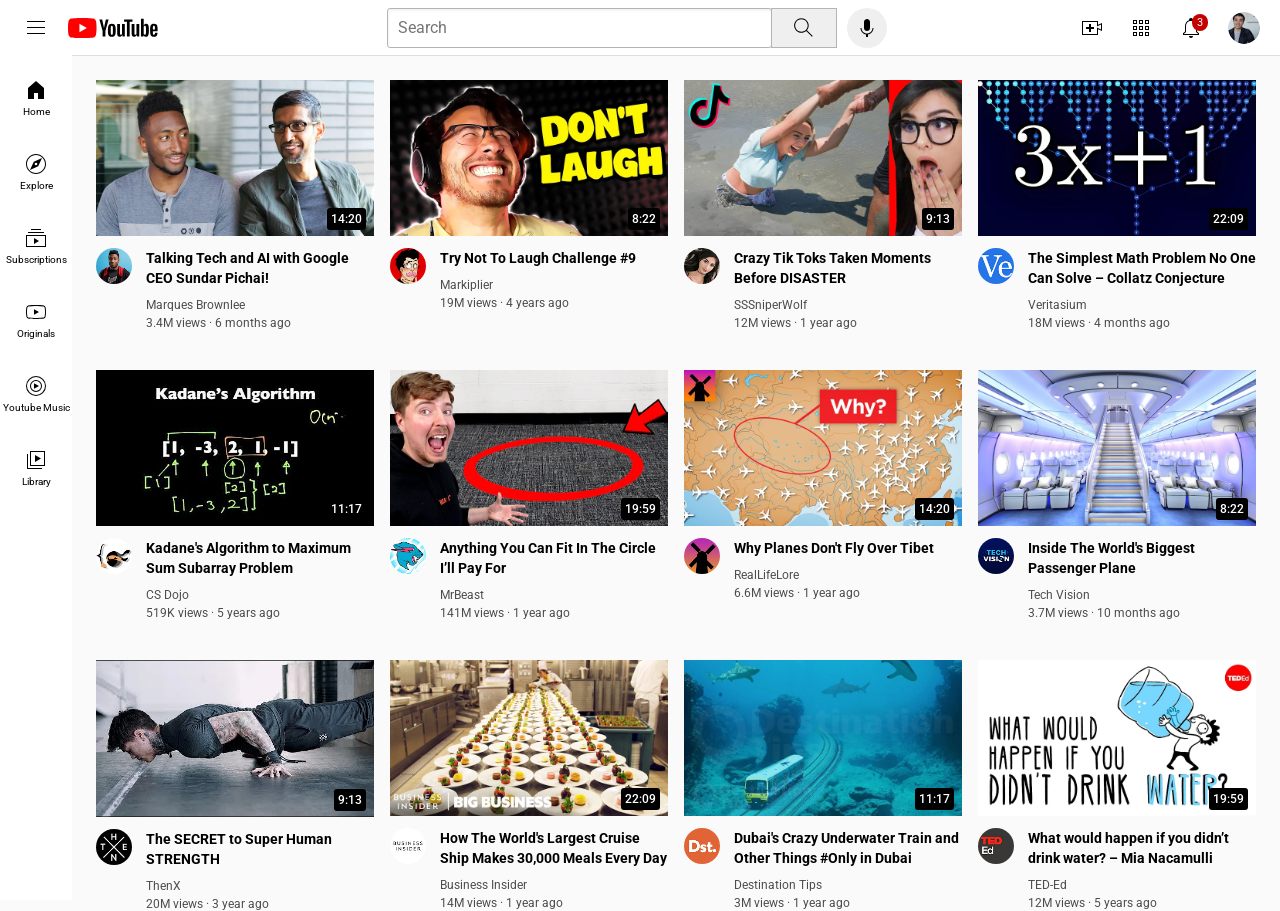
==== index.html @ 9cb4ca8d "youtube into index" ====
<!DOCTYPE html>
<html>
    <head>
        <title>Youtube.com replica</title>
        <link rel="stylesheet" href="styles/youtube.css">
        <link rel="stylesheet" href="styles/general.css">
        <link rel="stylesheet" href="styles/header.css">
        <link rel="stylesheet" href="styles/sidebar.css">
        <link rel="preconnect" href="https://fonts.googleapis.com">
        <link rel="preconnect" href="https://fonts.gstatic.com" crossorigin>
        <link href="https://fonts.googleapis.com/css2?family=Roboto&display=swap" rel="stylesheet">
    </head>
    <body>
        <!--HEADER USING FLEXBOX-->
        <header class="header">
            <div class="left-section">
                <img class="ham-menu" src="logos/hamburger-menu.svg">
                <img class="youtube-logo" src="logos/youtube-logo.svg">

            </div>
            <div class="middle-section">
                <input class="search-bar" type="text" placeholder="Search">
                <button class="search-button">
                    <img class="search-icon" src="logos/search.svg">
                    <div class="tooltip">search</div>
                </button>
                <button class="voice-search-button">
                    <img class="voice-icon" src="logos/voice-search-icon.svg">
                    <div class="tooltip">Voice Search</div>

                </button>
            </div>
            <div class="right-section">
                <div class="upload-icon-container">
                    <img class="upload-icon" src="logos/upload.svg">
                    <div class="tooltip">Create</div>
                </div>
                <div class="apps-icon-container">
                    <img class="apps-icon" src="logos/youtube-apps.svg">
                    <div class="tooltip">YouTube Apps</div>
                </div>
                <div class="notification-icon-container">
                        <img class="notif-icon" src="logos/notifications.svg">
                    <div class="notif-count">3</div>
                    
                        <div class="tooltip">Notifications</div>
                    
                </div>
                      
                <img class="user-pic" src="channel-pics/my-channel.jpeg">
            </div>
        </header>
        <!--SIDEBAR-->
        <nav class="sidebar">
            <div class="sidebar-link">
                <img src="logos/home.svg">
                <div>Home</div>
            </div>
            <div class="sidebar-link">
                <img src="logos/explore.svg">
                <div>Explore</div>
            </div>
            <div class="sidebar-link">
                <img src="logos/subscriptions.svg">
                <div>Subscriptions</div>

            </div>
            <div class="sidebar-link">
                <img src="logos/originals.svg">
                <div>Originals</div>
            </div>
            <div class="sidebar-link">
                <img src="logos/youtube-music.svg">
                <div>Youtube Music</div>
            </div>
            <div class="sidebar-link">
                <img src="logos/library.svg">
                <div>Library</div>
            </div>
        </nav>
        <main>
            <!--GRID-->
            <section class="video-grid">
                <div  class="video-preview">
                    <div class="thumb-row">
                        <p><a href="https://www.youtube.com/watch?v=n2RNcPRtAiY"><img  class="thumb-1" src="pics/thumbnail-1.webp"></a></p>
                        <div class="vid-time">
                            <p>14:20</p>
                        </div>
                    </div>
                    <div class="video-info-grid">
                        <div class="channel-pic">
                                <a href="https://www.youtube.com/@mkbhd"><img class="profile-pic" src="channel-pics/channel-1.jpeg"></a>
                        </div>
                        <div class="vid-info">         
                               <p class="video-title"><a class="title" href="https://www.youtube.com/watch?v=n2RNcPRtAiY">Talking Tech and AI with Google CEO Sundar Pichai!</a></p> 
                                <p class="video-author"><a class="channel" href="https://www.youtube.com/@mkbhd">Marques Brownlee</a></p>
                                <p class="video-stats">3.4M views &#183; 6 months ago</p>
                        </div>
                    </div>
                </div> 
                
                
                <div class="video-preview">
                    <div class="thumb-row">
                        <p><a href="https://www.youtube.com/watch?v=mP0RAo9SKZk"><img class="thumb-1" src="pics/thumbnail-2.webp"></a></p>
                        <div class="vid-time">
                            <p>8:22</p>
                        </div>
                    </div>
                    <div class="video-info-grid">
                        <div class="channel-pic">
                                <a href="https://www.youtube.com/c/markiplier"><img class="profile-pic" src="channel-pics/channel-2.jpeg"></a>      
                        </div>
                        <div class="vid-info">
                            <p class="video-title"><a class="title" href="https://www.youtube.com/watch?v=mP0RAo9SKZk">Try Not To Laugh Challenge &#x23;9</a></p>
                            <p class="video-author"><a class="channel" href="https://www.youtube.com/c/markiplier">Markiplier</a></p>
                            <p class="video-stats">19M views &#183; 4 years ago </p>
                        </div>
                    </div> 
                </div>
    
                <div class="video-preview">
                    <div class="thumb-row">
                        <a href="https://www.youtube.com/watch?v=FgjPQQeTh1w" ><img class="thumb-1" src="pics/thumbnail-3.webp"></a>
                        <div class="vid-time">
                            <p>9:13</p>
                        </div>
                    </div>
                    <div class="video-info-grid">
                        <div class="channel-pic">
                                <a href="https://www.youtube.com/user/SSSniperWolf"> <img class="profile-pic" src="channel-pics/channel-3.jpeg"></a>      
                        </div>
                        <div class="vid-info">
                            <p class="video-title"><a class="title" href="https://www.youtube.com/watch?v=FgjPQQeTh1w"> Crazy Tik Toks Taken Moments Before DISASTER</a> </p>
                            <p class="video-author"><a class="channel" href="https://www.youtube.com/user/SSSniperWolf"> SSSniperWolf</a></p>
                            <p class="video-stats">12M views &#183; 1 year ago </p>
                        </div>
                    </div> 
                </div>
    
                <div class="video-preview">
                    <div class="thumb-row">
                        <a href="https://www.youtube.com/watch?v=094y1Z2wpJg"><img class="thumb-1" src="pics/thumbnail-4.webp"></a>
                        <div class="vid-time">
                            <p>22:09</p>
                        </div>
                    </div>
                    <div class="video-info-grid">
                        <div class="channel-pic">
                                <a href="https://www.youtube.com/c/veritasium"><img class="profile-pic" src="channel-pics/channel-4.jpeg"></a>       
                        </div>
                        <div class="vid-info">
                            <p class="video-title"><a class="title" href="https://www.youtube.com/watch?v=094y1Z2wpJg"> The Simplest Math Problem No One Can Solve &#8211; Collatz Conjecture</a> </p>
                            <p class="video-author"><a class="channel" href="https://www.youtube.com/c/veritasium">Veritasium</a></p>
                            <p class="video-stats">18M views &#183; 4 months ago </p>
                        </div>
                    </div> 
                </div>
    
                <div class="video-preview">
                    <div class="thumb-row">
                        <a href="https://www.youtube.com/watch?v=86CQq3pKSUw"><img class="thumb-1" src="pics/thumbnail-5.webp"></a>
                        <div class="vid-time">
                            <p>11:17</p>
                        </div>
                    </div>
                    <div class="video-info-grid">
                        <div class="channel-pic">
                            <a href="https://www.youtube.com/c/CSDojo"><img class="profile-pic" src="channel-pics/channel-5.jpeg"></a>       
                        </div>
                        <div class="vid-info">
                            <p class="video-title"><a class="title" href="https://www.youtube.com/watch?v=86CQq3pKSUw"> Kadane's Algorithm to Maximum Sum Subarray Problem</a></p>
                            <p class="video-author"><a class="channel" href="https://www.youtube.com/c/CSDojo">CS Dojo</a></p>
                            <p class="video-stats">519K views &#183; 5 years ago</p>
                        </div>
                    </div> 
                </div>
    
                <div class="video-preview">
                    <div class="thumb-row">
                        <a href="https://www.youtube.com/watch?v=yXWw0_UfSFg"><img class="thumb-1" src="pics/thumbnail-6.webp"></a>
                        <div class="vid-time">
                            <p>19:59</p>
                        </div>
                    </div>
                    <div class="video-info-grid">
                        <div class="channel-pic">
                               <a href="https://www.youtube.com/channel/UCX6OQ3DkcsbYNE6H8uQQuVA"><img class="profile-pic" src="channel-pics/channel-6.jpeg"></a>       
                        </div>
                        <div class="vid-info">
                            <p class="video-title"><a class="title" href="https://www.youtube.com/watch?v=yXWw0_UfSFg">Anything You Can Fit In The Circle I’ll Pay For</a></p>
                            <p class="video-author"><a class="channel" href="https://www.youtube.com/channel/UCX6OQ3DkcsbYNE6H8uQQuVA">MrBeast</a></p>
                            <p class="video-stats">141M views &#183; 1 year ago</p>
                        </div>
                    </div> 
                </div>
                <div  class="video-preview">
                    <div class="thumb-row">
                        <p><a href="https://www.youtube.com/watch?v=fNVa1qMbF9Y"><img  class="thumb-1" src="pics/thumbnail-7.webp"></a></p>
                        <div class="vid-time">
                            <p>14:20</p>
                        </div>
                    </div>
                    <div class="video-info-grid">
                        <div class="channel-pic">
                                <a href="https://www.youtube.com/channel/UCP5tjEmvPItGyLhmjdwP7Ww"><img class="profile-pic" src="channel-pics/channel-7.jpeg"></a>
                        </div>
                        <div class="vid-info">         
                               <p class="video-title"><a class="title" href="https://www.youtube.com/watch?v=fNVa1qMbF9Y">Why Planes Don't Fly Over Tibet</a></p> 
                                <p class="video-author"><a class="channel" href="https://www.youtube.com/channel/UCP5tjEmvPItGyLhmjdwP7Ww">RealLifeLore</a></p>
                                <p class="video-stats">6.6M views &#183; 1 year ago</p>
                        </div>
                    </div>
                </div> 
                
                
                <div class="video-preview">
                    <div class="thumb-row">
                        <p><a href="https://www.youtube.com/watch?v=lFm4EM1juls"><img class="thumb-1" src="pics/thumbnail-8.webp"></a></p>
                        <div class="vid-time">
                            <p>8:22</p>
                        </div>
                    </div>
                    <div class="video-info-grid">
                        <div class="channel-pic">
                                <a href="https://www.youtube.com/channel/UCHAK6CyegY22Zj2GWrcaIxg"><img class="profile-pic" src="channel-pics/channel-8.jpeg"></a>      
                        </div>
                        <div class="vid-info">
                            <p class="video-title"><a class="title" href="https://www.youtube.com/watch?v=lFm4EM1juls">Inside The World's Biggest Passenger Plane</a></p>
                            <p class="video-author"><a class="channel" href="https://www.youtube.com/channel/UCHAK6CyegY22Zj2GWrcaIxg">Tech Vision</a></p>
                            <p class="video-stats">3.7M views &#183; 10 months ago </p>
                        </div>
                    </div> 
                </div>
    
                <div class="video-preview">
                    <div class="thumb-row">
                        <a href="https://www.youtube.com/watch?v=ixmxOlcrlUc" ><img class="thumb-1" src="pics/thumbnail-9.webp"></a>
                        <div class="vid-time">
                            <p>9:13</p>
                        </div>
                    </div>
                    <div class="video-info-grid">
                        <div class="channel-pic">
                                <a href="https://www.youtube.com/c/OFFICIALTHENXSTUDIOS"><img class="profile-pic" src="channel-pics/channel-9.jpeg"></a>       
                        </div>
                        <div class="vid-info">
                            <p class="video-title"><a class="title" href="https://www.youtube.com/watch?v=ixmxOlcrlUc">The SECRET to Super Human STRENGTH</a></p>
                            <p class="video-author"><a class="channel" href="https://www.youtube.com/c/OFFICIALTHENXSTUDIOS">ThenX</a></p>
                            <p class="video-stats">20M views &#183; 3 year ago </p>
                        </div>
                    </div> 
                </div>
    
                <div class="video-preview">
                    <div class="thumb-row">
                        <a href="https://www.youtube.com/watch?v=R2vXbFp5C9o"><img class="thumb-1" src="pics/thumbnail-10.webp"></a>
                        <div class="vid-time">
                            <p>22:09</p>
                        </div>
                    </div>
                    <div class="video-info-grid">
                        <div class="channel-pic">
                                <a href="https://www.youtube.com/user/businessinsider"><img class="profile-pic" src="channel-pics/channel-10.jpeg"></a>       
                        </div>
                        <div class="vid-info">
                            <p class="video-title"><a class="title" href="https://www.youtube.com/watch?v=R2vXbFp5C9o">How The World's Largest Cruise Ship Makes 30,000 Meals Every Day</a> </p>
                            <p class="video-author"><a class="channel" href="https://www.youtube.com/user/businessinsider">Business Insider</a></p>
                            <p class="video-stats">14M views &#183; 1 year ago </p>
                        </div>
                    </div> 
                </div>
    
                <div class="video-preview">
                    <div class="thumb-row">
                        <a href="https://www.youtube.com/watch?v=0nZuYyXET3s"><img class="thumb-1" src="pics/thumbnail-11.webp"></a>
                        <div class="vid-time">
                            <p>11:17</p>
                        </div>
                    </div>
                    <div class="video-info-grid">
                        <div class="channel-pic">
                            <a href="https://www.youtube.com/c/Destinationtips"><img class="profile-pic" src="channel-pics/channel-11.jpeg"></a>       
                        </div>
                        <div class="vid-info">
                            <p class="video-title"><a class="title" href="https://www.youtube.com/watch?v=0nZuYyXET3s">Dubai's Crazy Underwater Train and Other Things &#35;Only in Dubai</a></p>
                            <p class="video-author"><a class="channel" href="https://www.youtube.com/c/Destinationtips">Destination Tips</a></p>
                            <p class="video-stats">3M views &#183; 1 year ago</p>
                        </div>
                    </div> 
                </div>
    
                <div class="video-preview">
                    <div class="thumb-row">
                        <a href="https://www.youtube.com/watch?v=9iMGFqMmUFs"><img class="thumb-1" src="pics/thumbnail-12.webp"></a>
                        <div class="vid-time">
                            <p>19:59</p>
                        </div>
                    </div>
                    <div class="video-info-grid">
                        <div class="channel-pic">
                               <a href="https://www.youtube.com/teded"><img class="profile-pic" src="channel-pics/channel-12.jpeg"></a>       
                        </div>
                        <div class="vid-info">
                            <p class="video-title"><a class="title" href="https://www.youtube.com/watch?v=9iMGFqMmUFs">What would happen if you didn’t drink water? &#8211; Mia Nacamulli</a></p>
                            <p class="video-author"><a class="channel" href="https://www.youtube.com/teded">TED-Ed</a></p>
                            <p class="video-stats">12M views &#183; 5 years ago</p>
                        </div>
                    </div> 
                </div>
            </section>
        </main> 
    </body>
</html>
---- styles/youtube.css ----
.thumb-1{
    width: 100%;
}
.video-title{
    margin-top: 0;
    font-size: 14px;
    font-weight: bold;
    line-height: 20px;
    margin-bottom: 10px;
    text-decoration: none;
}

.profile-pic{
    width: 36px;
    border-radius: 50%;

}
.thumb-row{
    margin-bottom: 8px;
    position: relative;
}
.video-author,
.video-stats{
    font-size: 12px;
    color: #4C4C4D;
}
.video-author{
    margin-bottom: 4px;
}
.video-info-grid{
    display: grid;
    grid-template-columns: 50px 1fr;

}
.video-grid{
    display: grid;
    grid-template-columns: 1fr 1fr 1fr;
    column-gap: 16px;
    row-gap: 40px;
}
@media (max-width: 750px) {
    .video-grid{
        grid-template-columns: 1fr 1fr;
    }

}
@media(min-width: 751px) and (max-width: 999px){
    .video-grid{
        grid-template-columns: 1fr 1fr 1fr;
    } 
}
@media(min-width:1000px){
    .video-grid{
        grid-template-columns: 1fr 1fr 1fr 1fr;
    }
}

.vid-time{
    background-color: black;
    color: white;
    position: absolute;
    bottom: 10px;
    right: 8px;
    font-size: 12px;
    font-weight: 500;
    padding: 4px;
    border-radius: 3px;

}
.channel:visited{
    text-decoration: none;
    color: #4C4C4D;
}
.title:visited{
    text-decoration: none;
    color: black;
}
.channel{
    text-decoration: none;
    color: #4C4C4D;
}
.title{
    text-decoration: none;
    color: black;
}
---- styles/general.css ----
p{
    
    margin-top: 0;
    margin-bottom: 0;
}
body{
    font-family: roboto, arial;
    margin: 0;
    padding-top: 80px;
    padding-left: 96px;
    padding-right: 24px;
    background-color: rgb(250, 250, 250);
}
a{
    text-decoration: none;
    
}
---- styles/header.css ----
.header{
    height: 55px;
    display: flex;
    flex-direction: row;
    justify-content: space-between;
    position: fixed;
    top: 0;
    left: 0;
    right: 0;
    background-color: white;
    border-bottom-width: 1px;
    border-bottom-style: solid;
    border-bottom-color:rgb(227, 219, 219) ;
    z-index: 100;
}
.left-section{
    display: flex;
    align-items: center;

}
.middle-section{
    display: flex;
    align-items: center;
    flex: 1;
    margin-left: 70px;
    margin-right: 35px;
    max-width: 500px;

}
.right-section{
    width: 180px;
    display: flex;
    align-items: center;
    justify-content: space-between;
    margin-right: 20px;
    flex-shrink: 0;
}
.ham-menu{
    height: 24px;
    margin-left: 24px;
    margin-right: 20px;

}
.youtube-logo{
    height: 20px;
}
.search-bar{
    flex: 1;
    height: 36px;
    padding-left: 10px;
    font-size: 16px;
    border: 1px solid rgb(183, 179, 179) ;
    border-radius: 3px;
    box-shadow: inset 1px 2px 3px rgba(0, 0, 0, 0.05);
    width: 0;
}
.search-bar::placeholder{
    font-family: roboto,arial;
    font-size: 16px;
}
.search-button{
    height: 40px;
    width: 66px;
    background-color: #EFEFEF;
    border-width: 1px;
    border-style: solid;
    border-color: rgb(183, 179, 179) ;
    margin-left: -1px;
    margin-right: 10px;
    border-radius: 0.5px;

}
.search-button .tooltip,.voice-search-button .tooltip,
.upload-icon-container .tooltip,
.apps-icon-container .tooltip,
.notification-icon-container .tooltip
{
    font-family: roboto,arial;
    position: absolute;
    background-color: grey;
    color: white;
    padding-top: 4px;
    padding-left: 8px;
    padding-right: 8px;
    padding-bottom: 4px;
    border-radius: 2px;
    font-size: 12px;
    bottom: -30px;
    opacity: 0;
    transition: opacity 0.15s;
    pointer-events: none;
    white-space: nowrap;
}
.search-button:hover .tooltip, 
.voice-search-button:hover .tooltip,
.upload-icon-container:hover .tooltip,
.apps-icon-container:hover .tooltip,
.notification-icon-container:hover .tooltip
{
    opacity: 1;

}
.search-button, .voice-search-button, .upload-icon-container,
.apps-icon-container,.notification-icon-container
{
    position: relative;
    display: flex;
    justify-content: center;
    align-items: center;
    cursor: pointer;
}
.search-icon{
    height: 25px;
 
}
.voice-search-button{
    height: 40px;
    width: 40px;
    border-radius: 50%;
    border: none;
    background-color: #EFEFEF;
    cursor: pointer;
}
.voice-icon{
    height: 24px;

}
.upload-icon{
    height: 24px;
}
.apps-icon{
    height: 24px;
}
.notif-icon{
    height: 24px;
}
.user-pic{
    height: 32px;
    border-radius: 50%;
}
.notification-icon-container{
    position: relative;

}
.notif-count{
    position: absolute;
    background-color: #C40000;
    color: white;
    font-family: roboto,arial;
    font-size: 11px;
    border-radius: 10px;
    top: -2px;
    right: -5px;
    border: 1px;
    border-color: white;
    padding-top: 2px;
    padding-left: 5px;
    padding-right: 5px;
    padding-bottom: 2px;

}
---- styles/sidebar.css ----
.sidebar{
    position: fixed;
    left: 0px;
    bottom: 0;
    top: 55px;
    background-color: white;
    width: 72px;
    z-index: 200;
    padding-top: 5px;
}
.sidebar-link{
    height: 74px;
    display: flex;
    justify-content: center;
    align-items: center;
    flex-direction: column;
    cursor: pointer;
}
.sidebar-link:hover{
    background-color: rgb(235, 235, 235);
}
.sidebar-link img{
    height: 24px;
    margin-bottom: 4px;
}
.sidebar-link div{
    font-family: Roboto,arial;
    font-size: 10px;
}
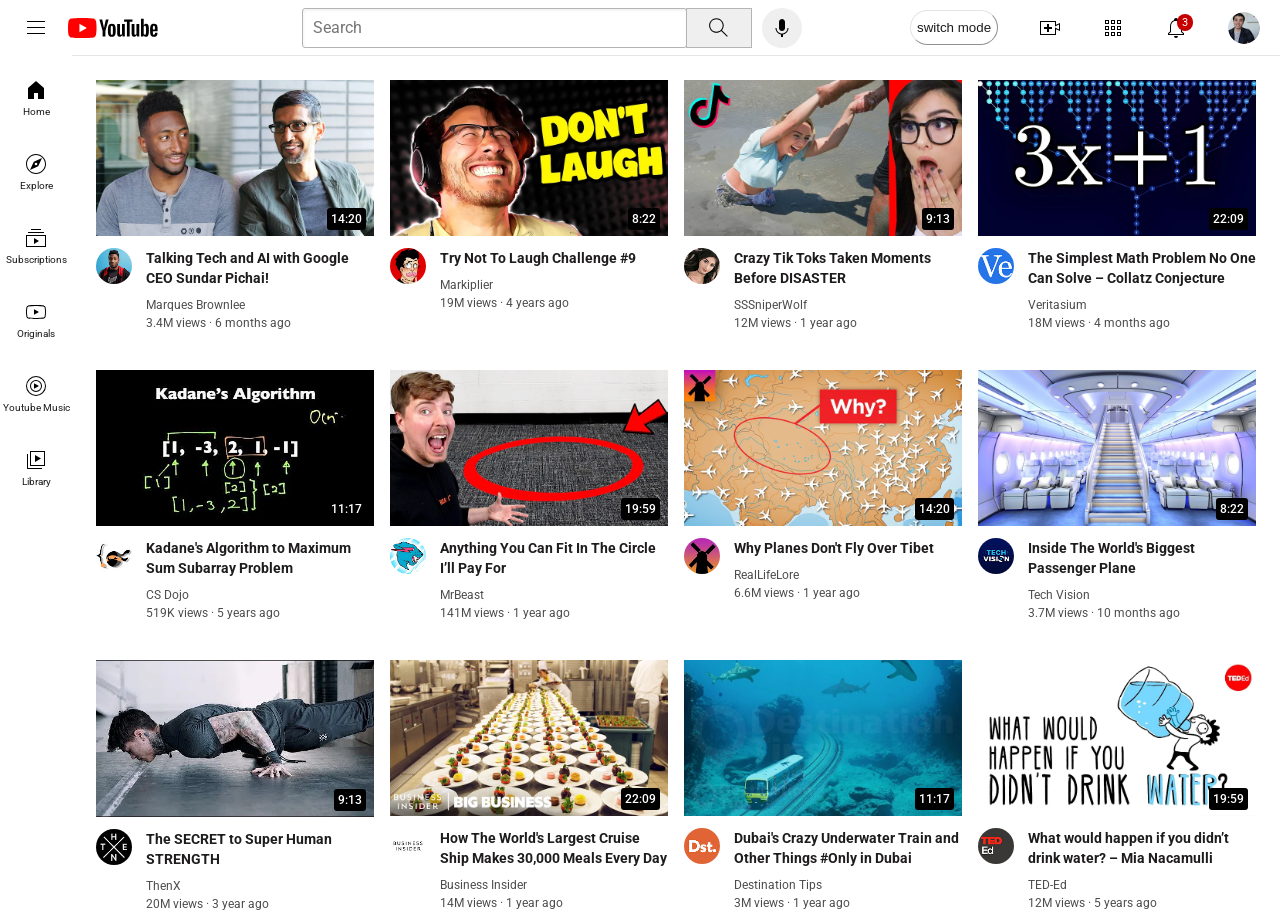
==== commit 43bb5a05: "adjusting some dark mode" ====
--- a/index.html
+++ b/index.html
@@ -6,16 +6,18 @@
         <link rel="stylesheet" href="styles/general.css">
         <link rel="stylesheet" href="styles/header.css">
         <link rel="stylesheet" href="styles/sidebar.css">
+        <link rel="stylesheet" href="styles/dark-light.css">
         <link rel="preconnect" href="https://fonts.googleapis.com">
         <link rel="preconnect" href="https://fonts.gstatic.com" crossorigin>
         <link href="https://fonts.googleapis.com/css2?family=Roboto&display=swap" rel="stylesheet">
     </head>
-    <body>
+    <body >
         <!--HEADER USING FLEXBOX-->
-        <header class="header">
+        <header id="HeadId" class="header">
             <div class="left-section">
                 <img class="ham-menu" src="logos/hamburger-menu.svg">
-                <img class="youtube-logo" src="logos/youtube-logo.svg">
+                <img class="youtubelogo" src="logos/youtube-logo.svg">
+                <img class="youtubelogo1" src="logos/youtube logo.png">
 
             </div>
             <div class="middle-section">
@@ -31,6 +33,10 @@
                 </button>
             </div>
             <div class="right-section">
+                <div class="light-blackmode">
+                    <button id="btn" >switch mode</button>
+
+                </div>
                 <div class="upload-icon-container">
                     <img class="upload-icon" src="logos/upload.svg">
                     <div class="tooltip">Create</div>
@@ -311,5 +317,6 @@
                 </div>
             </section>
         </main> 
+        <script src="script.js"></script>
     </body>
 </html>
--- a/styles/youtube.css
+++ b/styles/youtube.css
@@ -73,7 +73,7 @@
 }
 .title:visited{
     text-decoration: none;
-    color: black;
+    color: var(--secondary-color);
 }
 .channel{
     text-decoration: none;
@@ -81,5 +81,5 @@
 }
 .title{
     text-decoration: none;
-    color: black;
+    color: var(--secondary-color);
 }
--- a/styles/general.css
+++ b/styles/general.css
@@ -2,6 +2,7 @@
     
     margin-top: 0;
     margin-bottom: 0;
+    
 }
 body{
     font-family: roboto, arial;
@@ -9,7 +10,7 @@
     padding-top: 80px;
     padding-left: 96px;
     padding-right: 24px;
-    background-color: rgb(250, 250, 250);
+    background-color: var(--primary-color);
 }
 a{
     text-decoration: none;
--- a/styles/header.css
+++ b/styles/header.css
@@ -7,10 +7,10 @@
     top: 0;
     left: 0;
     right: 0;
-    background-color: white;
+    background-color: var(--primary-color);
     border-bottom-width: 1px;
     border-bottom-style: solid;
-    border-bottom-color:rgb(227, 219, 219) ;
+    border-bottom-color:var(--third-color) ;
     z-index: 100;
 }
 .left-section{
@@ -28,7 +28,7 @@
 
 }
 .right-section{
-    width: 180px;
+    width: 350px;
     display: flex;
     align-items: center;
     justify-content: space-between;
@@ -41,8 +41,9 @@
     margin-right: 20px;
 
 }
-.youtube-logo{
+.youtubelogo{
     height: 20px;
+
 }
 .search-bar{
     flex: 1;
@@ -158,4 +159,23 @@
     padding-right: 5px;
     padding-bottom: 2px;
 
-}+}
+#btn{
+    background-color: var(--primary-color);
+    color: var(--secondary-color);
+    border-width: 1px;
+    height: 35px;
+    border-radius: 25px;    
+    cursor: pointer;
+    border-color: var(--third-color);
+
+}
+#btn:hover{
+    background-color: var(--third-color);
+}
+.youtubelogo1{
+    height: 70px;
+    display: none;
+    width: 115px;
+    margin-left: -10px;
+}
--- a/styles/sidebar.css
+++ b/styles/sidebar.css
@@ -3,7 +3,7 @@
     left: 0px;
     bottom: 0;
     top: 55px;
-    background-color: white;
+    background-color: var(--primary-color);
     width: 72px;
     z-index: 200;
     padding-top: 5px;
@@ -17,7 +17,7 @@
     cursor: pointer;
 }
 .sidebar-link:hover{
-    background-color: rgb(235, 235, 235);
+    background-color: var(--third-color);
 }
 .sidebar-link img{
     height: 24px;
@@ -26,4 +26,5 @@
 .sidebar-link div{
     font-family: Roboto,arial;
     font-size: 10px;
+    color: var(--secondary-color);
 }
--- a/styles/dark-light.css
+++ b/styles/dark-light.css
@@ -0,0 +1,11 @@
+:root{
+    --primary-color: rgb(255, 255, 255);
+    --secondary-color: rgb(30, 28, 28);
+    --third-color: rgb(228, 228, 228);
+}
+.dark {
+    --primary-color: rgb(30, 28, 28);
+    --secondary-color: rgb(255, 255, 255);
+    --third-color: rgb(77, 74, 74);
+   }
+
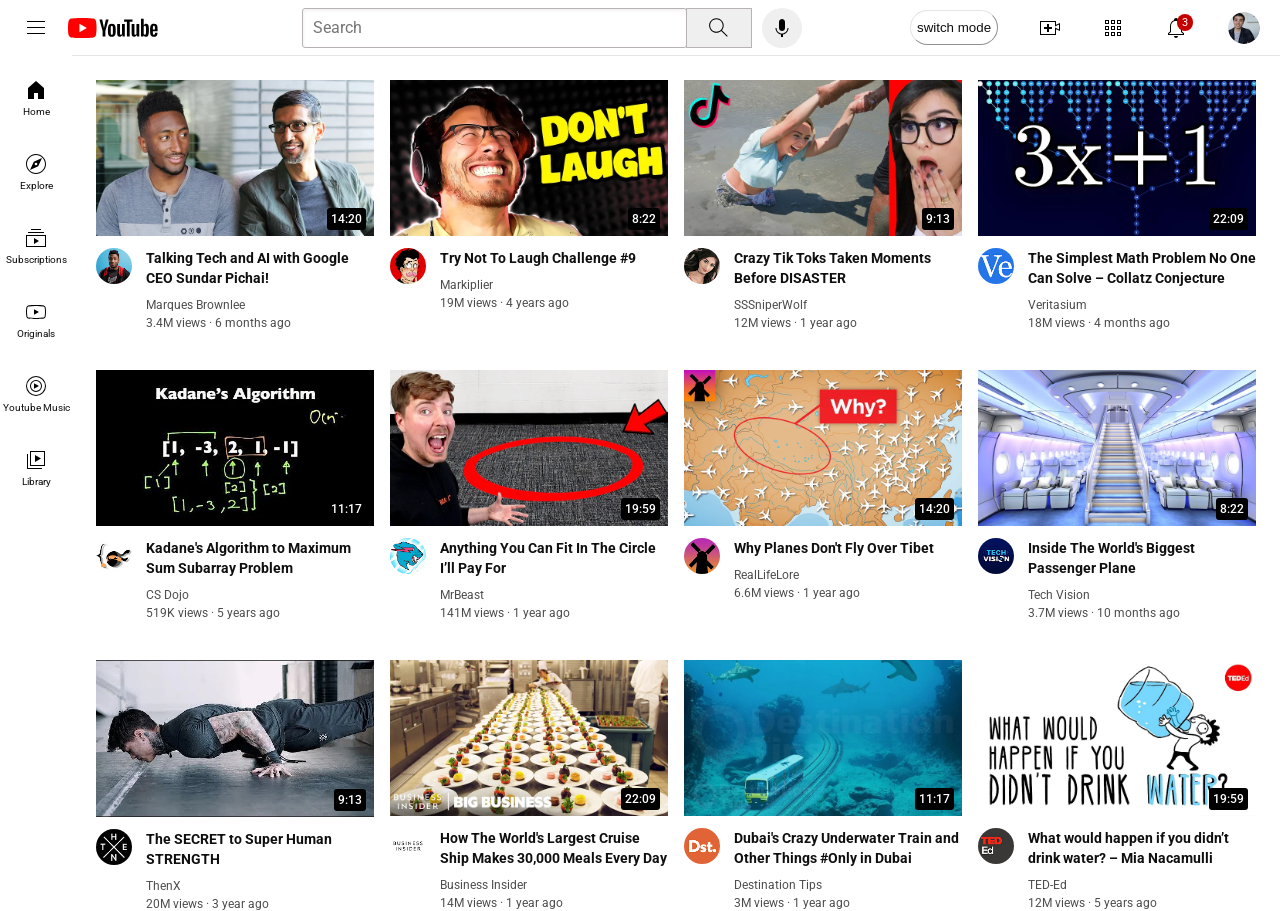
==== commit 706838d5: "." ====
--- a/index.html
+++ b/index.html
@@ -47,7 +47,7 @@
                 </div>
                 <div class="notification-icon-container">
                         <img class="notif-icon" src="logos/notifications.svg">
-                    <div class="notif-count">3</div>
+                        <div class="notif-count">3</div>
                     
                         <div class="tooltip">Notifications</div>
                     
--- a/styles/youtube.css
+++ b/styles/youtube.css
@@ -22,7 +22,7 @@
 .video-author,
 .video-stats{
     font-size: 12px;
-    color: #4C4C4D;
+    color: var(--fourth-color);
 }
 .video-author{
     margin-bottom: 4px;
@@ -69,7 +69,7 @@
 }
 .channel:visited{
     text-decoration: none;
-    color: #4C4C4D;
+    color: var(--fourth-color);
 }
 .title:visited{
     text-decoration: none;
@@ -77,7 +77,7 @@
 }
 .channel{
     text-decoration: none;
-    color: #4C4C4D;
+    color: var(--fourth-color);
 }
 .title{
     text-decoration: none;
--- a/styles/dark-light.css
+++ b/styles/dark-light.css
@@ -1,11 +1,13 @@
 :root{
     --primary-color: rgb(255, 255, 255);
-    --secondary-color: rgb(30, 28, 28);
+    --secondary-color: rgb(15, 15, 15);
     --third-color: rgb(228, 228, 228);
+    --fourth-color:#4C4C4D;
 }
 .dark {
-    --primary-color: rgb(30, 28, 28);
+    --primary-color: rgb(15, 15, 15);
     --secondary-color: rgb(255, 255, 255);
     --third-color: rgb(77, 74, 74);
+    --fourth-color:rgb(170, 170, 170);
    }
 
